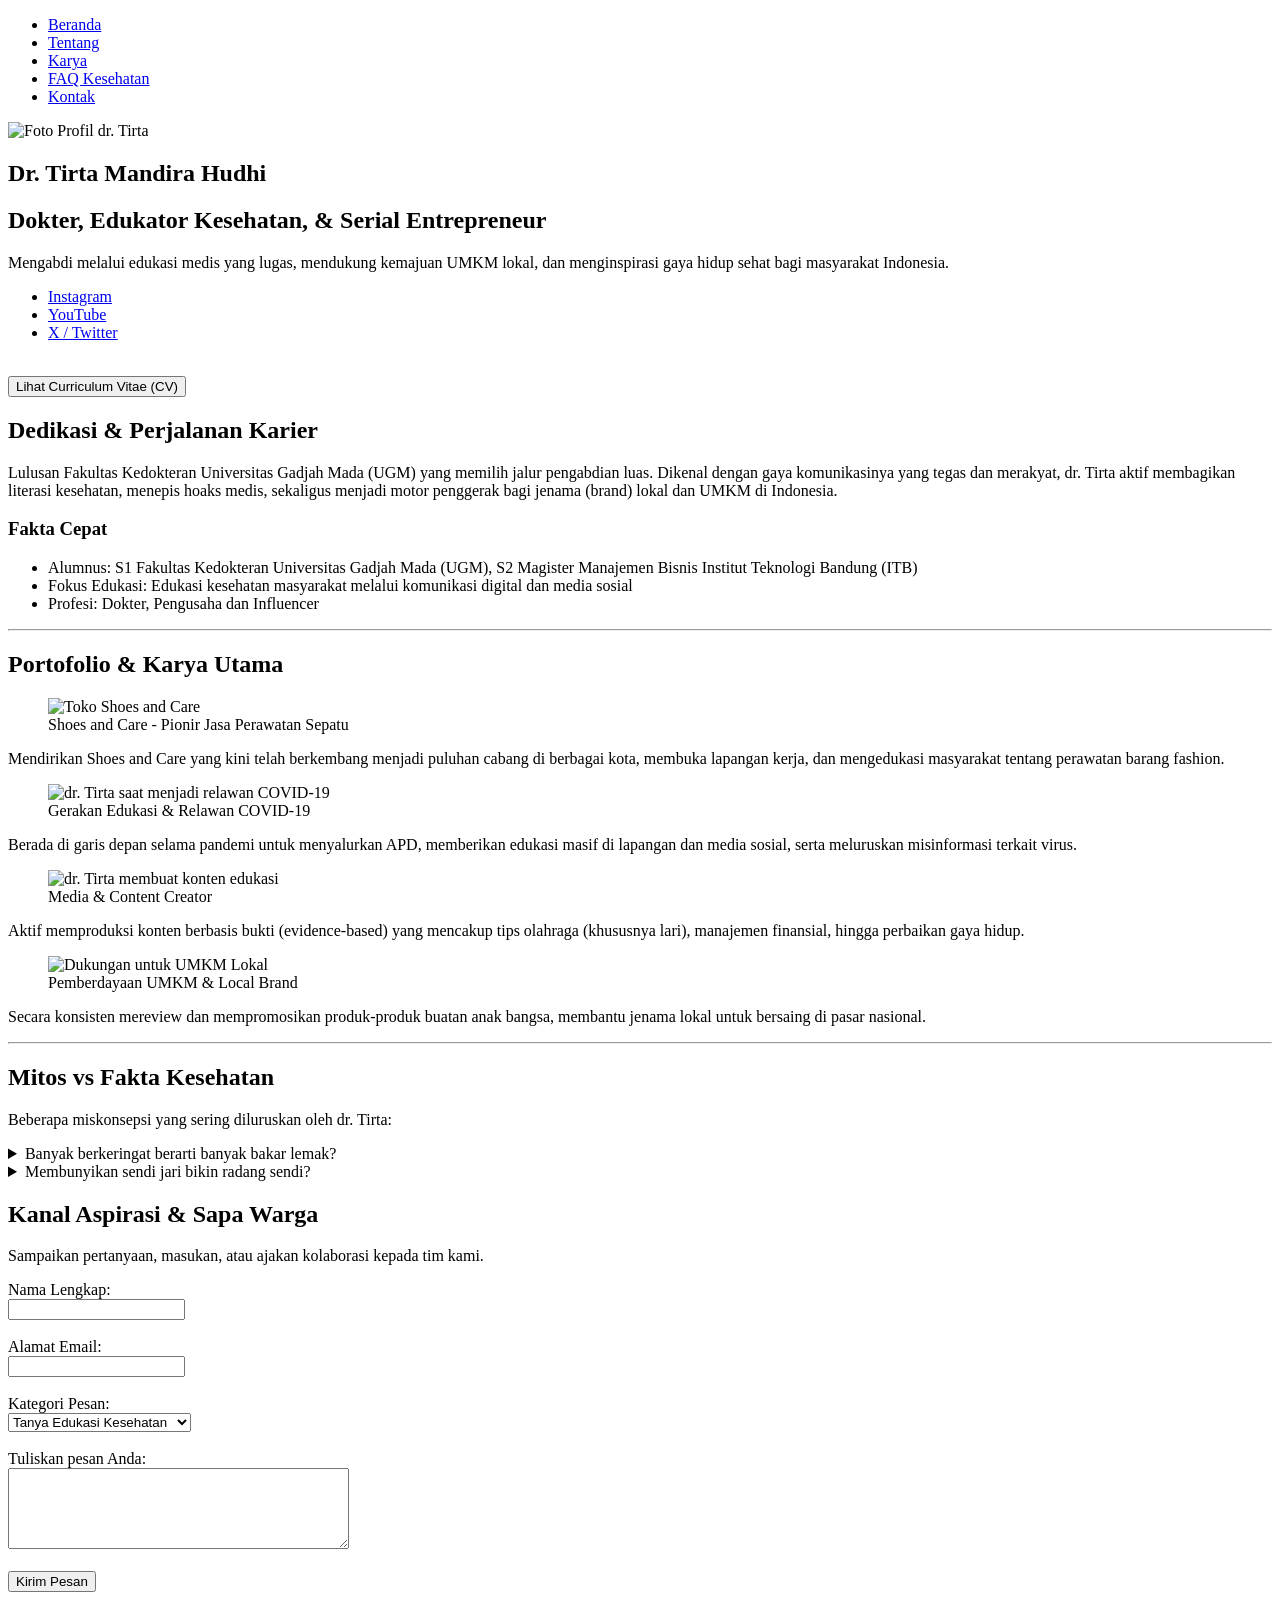
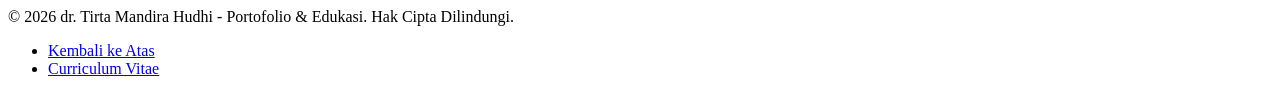
==== index.html @ 70734d13 "add index.html" ====
<!DOCTYPE html>
<html lang="id">
<head>
    <meta charset="UTF-8">
    <meta name="viewport" content="width=device-width, initial-scale=1.0">
    <title>Dr. Tirta Mandira Hudhi - Landing Page & Portofolio</title>
</head>
<body>

    <!-- ================= HEADER & NAVIGASI ================= -->
    <header>
        <nav>
            <!-- Navigasi Utama -->
            <ul>
                <li><a href="#beranda">Beranda</a></li>
                <li><a href="#tentang">Tentang</a></li>
                <li><a href="#portofolio">Karya</a></li>
                <li><a href="#faq">FAQ Kesehatan</a></li>
                <li><a href="#kontak">Kontak</a></li>
            </ul>
        </nav>

        <!-- Bagian Hero / Banner Utama -->
        <section id="beranda">
            <img src="https://assets.kompasiana.com/items/album/2025/05/02/whatsapp-image-2025-05-02-at-1-46-13-pm-6814760e34777c1199632342.jpeg?t=o&v=770" alt="Foto Profil dr. Tirta" width="200">
            <h1>Dr. Tirta Mandira Hudhi</h1>
            <h2>Dokter, Edukator Kesehatan, & Serial Entrepreneur</h2>
            <p>Mengabdi melalui edukasi medis yang lugas, mendukung kemajuan UMKM lokal, dan menginspirasi gaya hidup sehat bagi masyarakat Indonesia.</p>
            
            <!-- Tautan Media Sosial -->
            <ul>
                <li><a href="https://instagram.com/dr.tirta" target="_blank">Instagram</a></li>
                <li><a href="https://youtube.com/c/TirtaPengPengPeng" target="_blank">YouTube</a></li>
                <li><a href="https://twitter.com/tirta_cipeng" target="_blank">X / Twitter</a></li>
            </ul>

            <!-- Tombol CTA mengarah ke halaman CV -->
            <br>
            <a href="cv.html"><button>Lihat Curriculum Vitae (CV)</button></a>
        </section>
    </header>

    <!-- ================= KONTEN UTAMA ================= -->
    <main>

        <!-- SECTION TENTANG -->
        <section id="tentang">
            <h2>Dedikasi & Perjalanan Karier</h2>
            <p>Lulusan Fakultas Kedokteran Universitas Gadjah Mada (UGM) yang memilih jalur pengabdian luas. Dikenal dengan gaya komunikasinya yang tegas dan merakyat, dr. Tirta aktif membagikan literasi kesehatan, menepis hoaks medis, sekaligus menjadi motor penggerak bagi jenama (brand) lokal dan UMKM di Indonesia.</p>
            
            <!-- ASIDE: Informasi tambahan atau fakta singkat -->
            <aside>
                <h3>Fakta Cepat</h3>
                <ul>
                    <li>Alumnus: S1 Fakultas Kedokteran Universitas Gadjah Mada (UGM), S2 Magister Manajemen Bisnis Institut Teknologi Bandung (ITB) </li>
                    <li>Fokus Edukasi: Edukasi kesehatan masyarakat melalui komunikasi digital dan media sosial</li>
                    <li>Profesi:  Dokter, Pengusaha dan Influencer</li>
                </ul>
            </aside>
        </section>

        <hr>

        <!-- SECTION PORTOFOLIO / KARYA -->
        <section id="portofolio">
            <h2>Portofolio & Karya Utama</h2>
            
            <!-- Item 1 -->
            <article>
                <figure>
                    <img src="https://mediaini.com/wp-content/uploads/2020/10/Shoes-and-Care-Milik-dr.-Tirta-Bantu-Pekerjakan-Anak-Jalanan.png" alt="Toko Shoes and Care" width="300">
                    <figcaption>Shoes and Care - Pionir Jasa Perawatan Sepatu</figcaption>
                </figure>
                <p>Mendirikan Shoes and Care yang kini telah berkembang menjadi puluhan cabang di berbagai kota, membuka lapangan kerja, dan mengedukasi masyarakat tentang perawatan barang fashion.</p>
            </article>

            <!-- Item 2 -->
            <article>
                <figure>
                    <img src="https://cnc-magazine.oramiland.com/parenting/images/tirta.width-800.format-webp.webp" alt="dr. Tirta saat menjadi relawan COVID-19" width="300">
                    <figcaption>Gerakan Edukasi & Relawan COVID-19</figcaption>
                </figure>
                <p>Berada di garis depan selama pandemi untuk menyalurkan APD, memberikan edukasi masif di lapangan dan media sosial, serta meluruskan misinformasi terkait virus.</p>
            </article>

            <!-- Item 3 -->
            <article>
                <figure>
                    <img src="https://maleinspire.id/wp-content/uploads/2024/12/dr.-Tirta-Health-Practitioner-Sports-Enthusiasts-1-scaled.jpg" alt="dr. Tirta membuat konten edukasi" width="300">
                    <figcaption>Media & Content Creator</figcaption>
                </figure>
                <p>Aktif memproduksi konten berbasis bukti (evidence-based) yang mencakup tips olahraga (khususnya lari), manajemen finansial, hingga perbaikan gaya hidup.</p>
            </article>

            <!-- Item 4 -->
            <article>
                <figure>
                    <img src="https://feb.ugm.ac.id/wp-content/uploads/sites/47/2025/04/Mengulik-Strategi-Pemasaran-Kreatif-dan-Berdampak-dr-Tirta-2025.png" alt="Dukungan untuk UMKM Lokal" width="300">
                    <figcaption>Pemberdayaan UMKM & Local Brand</figcaption>
                </figure>
                <p>Secara konsisten mereview dan mempromosikan produk-produk buatan anak bangsa, membantu jenama lokal untuk bersaing di pasar nasional.</p>
            </article>
        </section>

        <hr>

        <!-- FITUR TAMBAHAN 1: WIDGET ACCORDION FAQ -->
        <section id="faq">
            <h2>Mitos vs Fakta Kesehatan</h2>
            <p>Beberapa miskonsepsi yang sering diluruskan oleh dr. Tirta:</p>
            
            <details>
                <summary>Banyak berkeringat berarti banyak bakar lemak?</summary>
                <p><strong>Mitos!</strong> Keringat hanyalah respons tubuh untuk mendinginkan suhu. Penurunan berat badan sesaat setelah berkeringat hanyalah hilangnya cairan tubuh (water weight), bukan lemak.</p>
            </details>
            
            <details>
                <summary>Membunyikan sendi jari bikin radang sendi?</summary>
                <p><strong>Mitos!</strong> Suara "krek" berasal dari pecahnya gelembung gas (nitrogen) di cairan sendi. Tidak ada bukti kuat hal ini bisa menyebabkan arthritis/radang sendi.</p>
            </details>
        </section>

        <!-- SECTION KONTAK / KANAL ASPIRASI -->
        <section id="kontak">
            <h2>Kanal Aspirasi & Sapa Warga</h2>
            <p>Sampaikan pertanyaan, masukan, atau ajakan kolaborasi kepada tim kami.</p>
            
            <form action="#" method="POST">
                <label for="nama">Nama Lengkap:</label><br>
                <input type="text" id="nama" name="nama" required><br><br>

                <label for="email">Alamat Email:</label><br>
                <input type="email" id="email" name="email" required><br><br>

                <label for="kategori">Kategori Pesan:</label><br>
                <select id="kategori" name="kategori">
                    <option value="edukasi">Tanya Edukasi Kesehatan</option>
                    <option value="bisnis">Kolaborasi Bisnis / UMKM</option>
                    <option value="event">Undangan Event / Speaker</option>
                    <option value="lainnya">Lainnya</option>
                </select><br><br>

                <label for="pesan">Tuliskan pesan Anda:</label><br>
                <textarea id="pesan" name="pesan" rows="5" cols="40" required></textarea><br><br>

                <button type="submit">Kirim Pesan</button>
            </form>
        </section>

    </main>

    <!-- ================= FOOTER ================= -->
    <footer>
        <p>&copy; 2026 dr. Tirta Mandira Hudhi - Portofolio & Edukasi. Hak Cipta Dilindungi.</p>
        <nav>
            <ul>
                <li><a href="#beranda">Kembali ke Atas</a></li>
                <li><a href="cv.html">Curriculum Vitae</a></li>
            </ul>
        </nav>
    </footer>

</body>
</html>
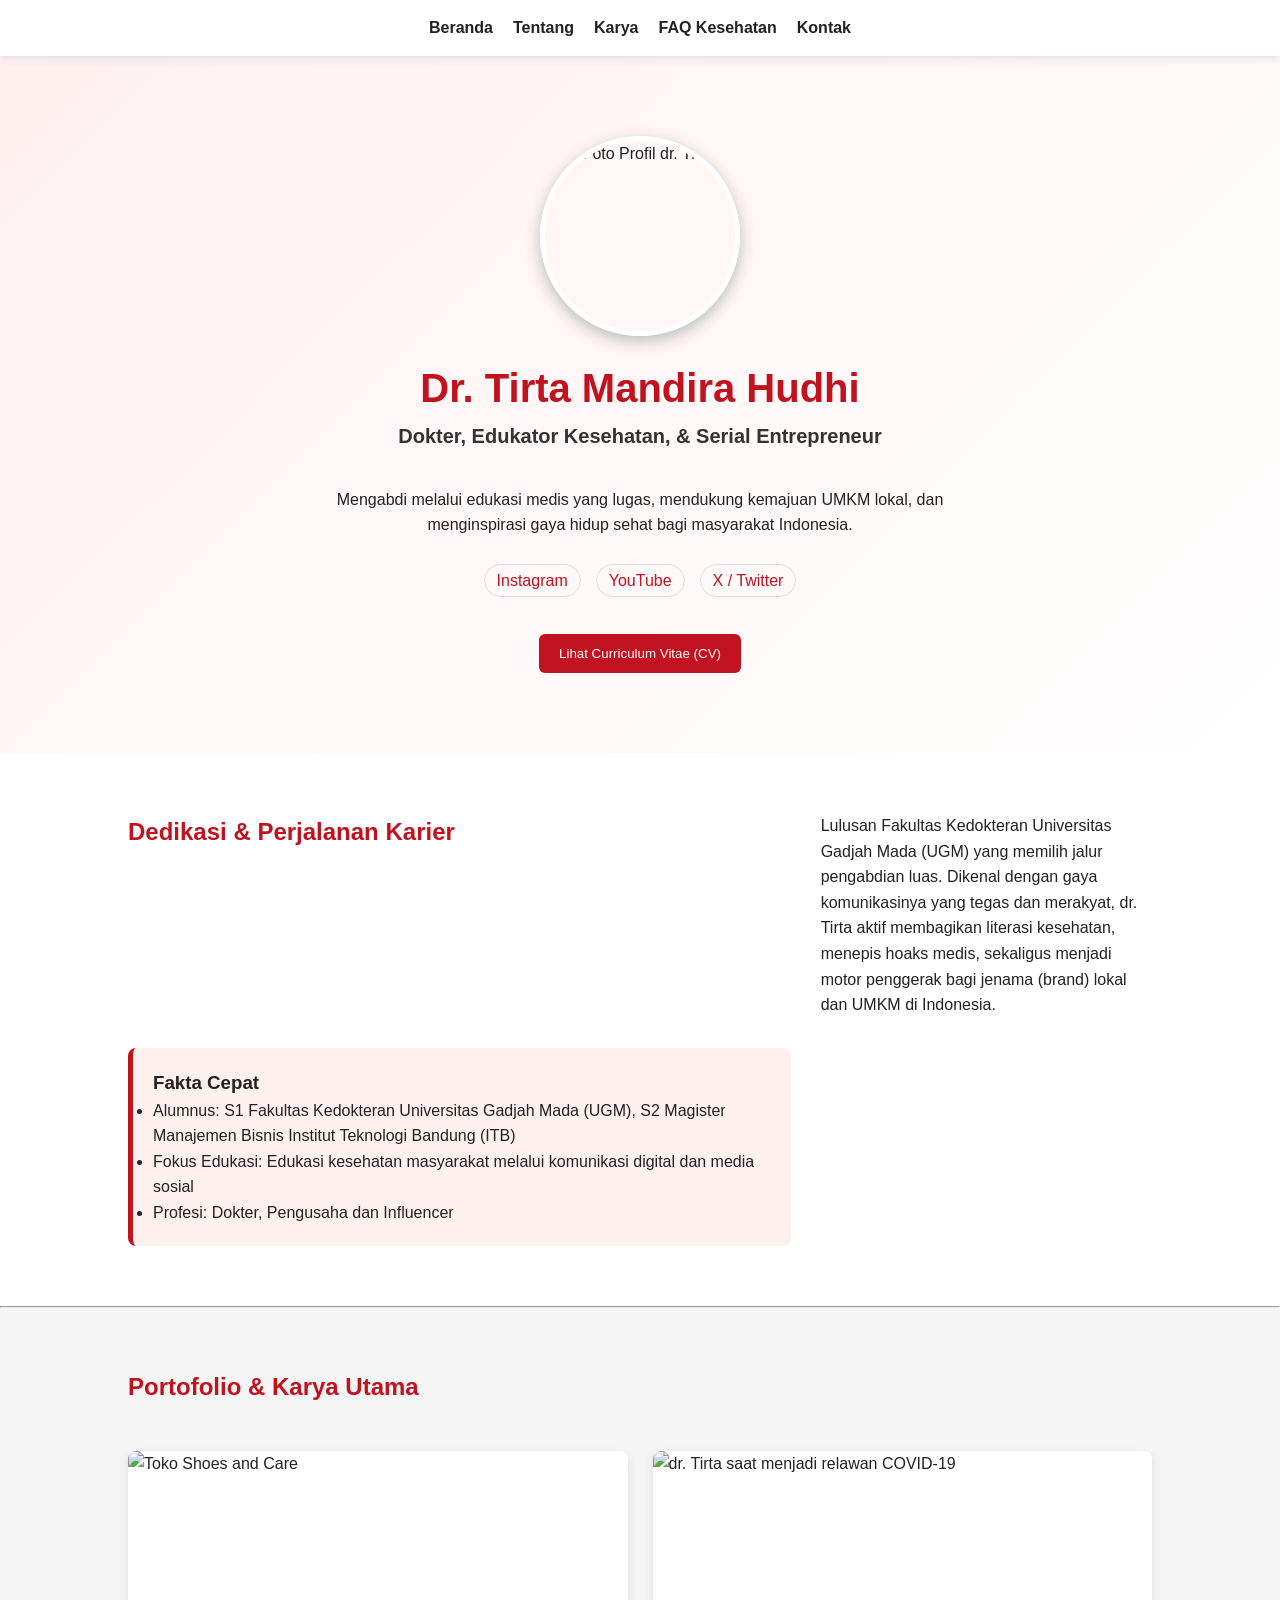
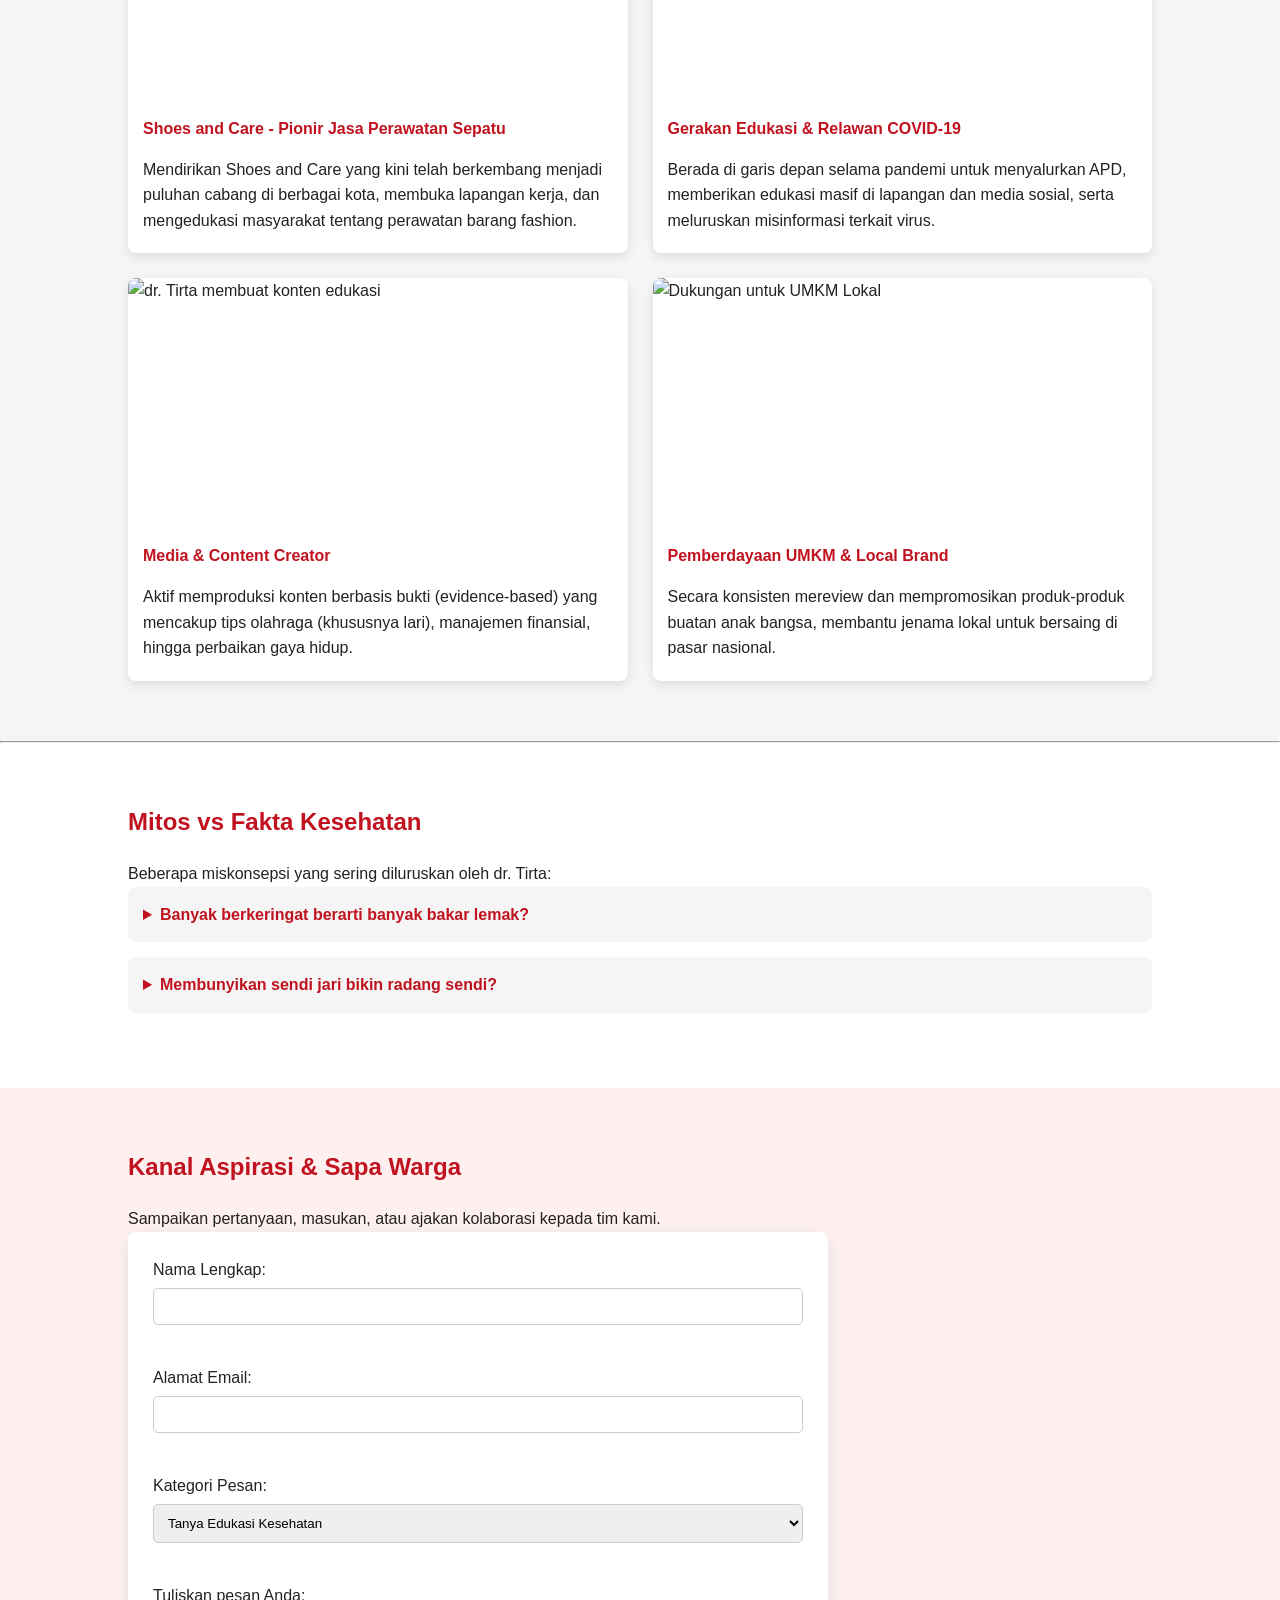
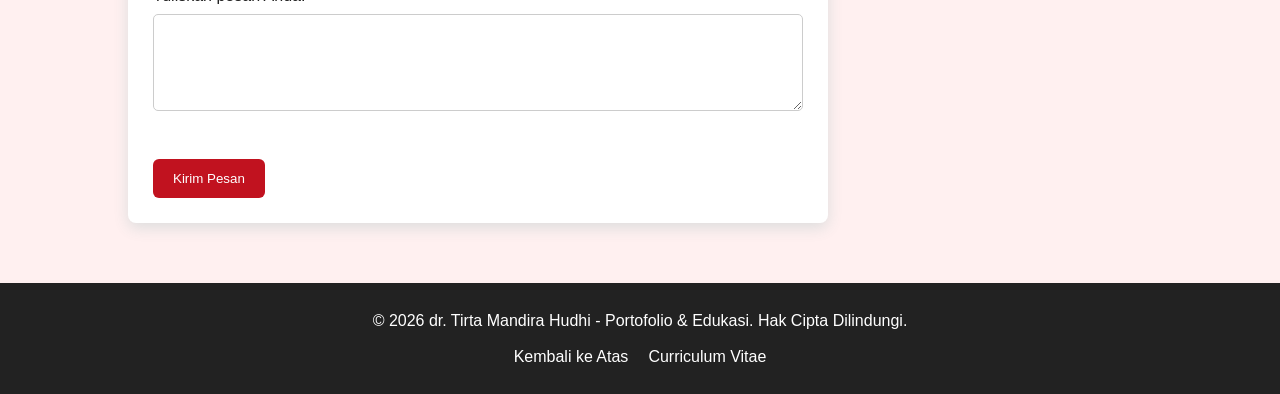
==== commit 7249d9d1: "Menambahkan styling CSS" ====
--- a/index.html
+++ b/index.html
@@ -7,10 +7,15 @@
 </head>
 <body>
 
-    <!-- ================= HEADER & NAVIGASI ================= -->
+   
     <header>
+        <meta charset="UTF-8">
+    <meta name="viewport" content="width=device-width, initial-scale=1.0">
+
+    <link rel="stylesheet" href="style.css">
+
+    <title>Dr. Tirta Mandira Hudhi - Landing Page & Portofolio</title>      
         <nav>
-            <!-- Navigasi Utama -->
             <ul>
                 <li><a href="#beranda">Beranda</a></li>
                 <li><a href="#tentang">Tentang</a></li>
@@ -20,35 +25,29 @@
             </ul>
         </nav>
 
-        <!-- Bagian Hero / Banner Utama -->
         <section id="beranda">
             <img src="https://assets.kompasiana.com/items/album/2025/05/02/whatsapp-image-2025-05-02-at-1-46-13-pm-6814760e34777c1199632342.jpeg?t=o&v=770" alt="Foto Profil dr. Tirta" width="200">
             <h1>Dr. Tirta Mandira Hudhi</h1>
             <h2>Dokter, Edukator Kesehatan, & Serial Entrepreneur</h2>
             <p>Mengabdi melalui edukasi medis yang lugas, mendukung kemajuan UMKM lokal, dan menginspirasi gaya hidup sehat bagi masyarakat Indonesia.</p>
             
-            <!-- Tautan Media Sosial -->
             <ul>
                 <li><a href="https://instagram.com/dr.tirta" target="_blank">Instagram</a></li>
                 <li><a href="https://youtube.com/c/TirtaPengPengPeng" target="_blank">YouTube</a></li>
                 <li><a href="https://twitter.com/tirta_cipeng" target="_blank">X / Twitter</a></li>
             </ul>
 
-            <!-- Tombol CTA mengarah ke halaman CV -->
             <br>
             <a href="cv.html"><button>Lihat Curriculum Vitae (CV)</button></a>
         </section>
     </header>
 
-    <!-- ================= KONTEN UTAMA ================= -->
     <main>
 
-        <!-- SECTION TENTANG -->
         <section id="tentang">
             <h2>Dedikasi & Perjalanan Karier</h2>
             <p>Lulusan Fakultas Kedokteran Universitas Gadjah Mada (UGM) yang memilih jalur pengabdian luas. Dikenal dengan gaya komunikasinya yang tegas dan merakyat, dr. Tirta aktif membagikan literasi kesehatan, menepis hoaks medis, sekaligus menjadi motor penggerak bagi jenama (brand) lokal dan UMKM di Indonesia.</p>
             
-            <!-- ASIDE: Informasi tambahan atau fakta singkat -->
             <aside>
                 <h3>Fakta Cepat</h3>
                 <ul>
@@ -61,11 +60,9 @@
 
         <hr>
 
-        <!-- SECTION PORTOFOLIO / KARYA -->
         <section id="portofolio">
             <h2>Portofolio & Karya Utama</h2>
             
-            <!-- Item 1 -->
             <article>
                 <figure>
                     <img src="https://mediaini.com/wp-content/uploads/2020/10/Shoes-and-Care-Milik-dr.-Tirta-Bantu-Pekerjakan-Anak-Jalanan.png" alt="Toko Shoes and Care" width="300">
@@ -74,7 +71,6 @@
                 <p>Mendirikan Shoes and Care yang kini telah berkembang menjadi puluhan cabang di berbagai kota, membuka lapangan kerja, dan mengedukasi masyarakat tentang perawatan barang fashion.</p>
             </article>
 
-            <!-- Item 2 -->
             <article>
                 <figure>
                     <img src="https://cnc-magazine.oramiland.com/parenting/images/tirta.width-800.format-webp.webp" alt="dr. Tirta saat menjadi relawan COVID-19" width="300">
@@ -83,7 +79,7 @@
                 <p>Berada di garis depan selama pandemi untuk menyalurkan APD, memberikan edukasi masif di lapangan dan media sosial, serta meluruskan misinformasi terkait virus.</p>
             </article>
 
-            <!-- Item 3 -->
+            
             <article>
                 <figure>
                     <img src="https://maleinspire.id/wp-content/uploads/2024/12/dr.-Tirta-Health-Practitioner-Sports-Enthusiasts-1-scaled.jpg" alt="dr. Tirta membuat konten edukasi" width="300">
@@ -92,7 +88,6 @@
                 <p>Aktif memproduksi konten berbasis bukti (evidence-based) yang mencakup tips olahraga (khususnya lari), manajemen finansial, hingga perbaikan gaya hidup.</p>
             </article>
 
-            <!-- Item 4 -->
             <article>
                 <figure>
                     <img src="https://feb.ugm.ac.id/wp-content/uploads/sites/47/2025/04/Mengulik-Strategi-Pemasaran-Kreatif-dan-Berdampak-dr-Tirta-2025.png" alt="Dukungan untuk UMKM Lokal" width="300">
@@ -104,7 +99,6 @@
 
         <hr>
 
-        <!-- FITUR TAMBAHAN 1: WIDGET ACCORDION FAQ -->
         <section id="faq">
             <h2>Mitos vs Fakta Kesehatan</h2>
             <p>Beberapa miskonsepsi yang sering diluruskan oleh dr. Tirta:</p>
@@ -120,7 +114,6 @@
             </details>
         </section>
 
-        <!-- SECTION KONTAK / KANAL ASPIRASI -->
         <section id="kontak">
             <h2>Kanal Aspirasi & Sapa Warga</h2>
             <p>Sampaikan pertanyaan, masukan, atau ajakan kolaborasi kepada tim kami.</p>
@@ -149,7 +142,6 @@
 
     </main>
 
-    <!-- ================= FOOTER ================= -->
     <footer>
         <p>&copy; 2026 dr. Tirta Mandira Hudhi - Portofolio & Edukasi. Hak Cipta Dilindungi.</p>
         <nav>
--- a/style.css
+++ b/style.css
@@ -0,0 +1,375 @@
+
+* {
+    box-sizing: border-box;
+    margin: 0;
+    padding: 0;
+}
+
+html {
+    scroll-behavior: smooth;
+}
+
+body {
+    font-family: Arial, sans-serif;
+    line-height: 1.6;
+    color: #222;
+    background-color: #f5f5f5;
+}
+
+section {
+    padding: 60px 10%;
+}
+
+h2 {
+    color: #c1121f;
+    margin-bottom: 20px;
+}
+
+a {
+    text-decoration: none;
+}
+
+header nav {
+    position: sticky;
+    top: 0;
+    z-index: 10;
+
+    background-color: white;
+    box-shadow: 0 2px 8px #ddd;
+}
+
+header nav ul {
+    display: flex;
+    justify-content: center;
+    gap: 20px;
+
+    list-style: none;
+    padding: 15px;
+}
+
+header nav a {
+    color: #222;
+    font-weight: bold;
+
+    transition: 0.3s;
+}
+
+header nav a:hover {
+    color: #c1121f;
+    transform: translateY(-2px);
+}
+
+
+#beranda {
+    position: relative;
+
+    display: flex;
+    flex-direction: column;
+    align-items: center;
+
+    text-align: center;
+
+    background: linear-gradient(
+        135deg,
+        #fff0f0,
+        #ffffff
+    );
+
+    padding: 80px 10%;
+}
+
+#beranda img {
+    width: 200px;
+    height: 200px;
+
+    object-fit: cover;
+    border-radius: 50%;
+
+    border: 5px solid white;
+    box-shadow: 0 5px 15px #bbb;
+
+    transition: 0.3s;
+}
+
+/* Foto sedikit membesar saat kursor mendekati */
+#beranda img:hover {
+    transform: scale(1.05);
+}
+
+#beranda h1 {
+    margin-top: 20px;
+    color: #c1121f;
+    font-size: 40px;
+}
+
+#beranda h2 {
+    color: #333;
+    font-size: 20px;
+}
+
+#beranda p {
+    max-width: 700px;
+    margin: 15px 0;
+}
+
+
+
+#beranda ul {
+    display: flex;
+    gap: 15px;
+
+    list-style: none;
+    margin: 15px 0;
+}
+
+#beranda ul a {
+    color: #c1121f;
+
+    padding: 7px 12px;
+    border: 1px solid #ddd;
+    border-radius: 20px;
+
+    transition: 0.3s;
+}
+
+#beranda ul a:hover {
+    color: white;
+    background-color: #c1121f;
+    transform: translateY(-3px);
+}
+
+
+button {
+    padding: 12px 20px;
+
+    color: white;
+    background-color: #c1121f;
+
+    border: none;
+    border-radius: 6px;
+
+    cursor: pointer;
+
+    transition: 0.3s;
+}
+
+button:hover {
+    background-color: #8b0000;
+    transform: translateY(-3px);
+    box-shadow: 0 5px 12px #bbb;
+}
+
+button:active {
+    transform: scale(0.97);
+}
+
+
+
+#tentang {
+    display: grid;
+    grid-template-columns: 2fr 1fr;
+    gap: 30px;
+
+    background-color: white;
+}
+
+#tentang aside {
+    padding: 20px;
+
+    background-color: #fff0f0;
+    border-left: 5px solid #c1121f;
+    border-radius: 8px;
+
+    transition: 0.3s;
+}
+
+#tentang aside:hover {
+    transform: translateY(-5px);
+    box-shadow: 0 5px 15px #ddd;
+}
+
+
+#portofolio {
+    display: grid;
+    grid-template-columns: 1fr 1fr;
+    gap: 25px;
+}
+
+#portofolio h2 {
+    grid-column: 1 / -1;
+}
+
+#portofolio article {
+    background-color: white;
+    border-radius: 8px;
+    overflow: hidden;
+
+    box-shadow: 0 4px 10px #ddd;
+
+    transition: 0.3s;
+}
+
+#portofolio article:hover {
+    transform: translateY(-8px);
+    box-shadow: 0 10px 20px #ccc;
+}
+
+#portofolio figure {
+    margin: 0;
+}
+
+#portofolio img {
+    display: block;
+
+    width: 100%;
+    height: 250px;
+
+    object-fit: cover;
+
+    transition: 0.3s;
+}
+
+#portofolio article:hover img {
+    transform: scale(1.03);
+}
+
+#portofolio figcaption {
+    padding: 15px;
+
+    font-weight: bold;
+    color: #c1121f;
+}
+
+#portofolio article p {
+    padding: 0 15px 20px;
+}
+
+
+/* =========================
+   FAQ
+========================= */
+
+#faq {
+    background-color: white;
+}
+
+#faq details {
+    margin-bottom: 15px;
+    padding: 15px;
+
+    background-color: #f5f5f5;
+    border-radius: 8px;
+
+    transition: 0.3s;
+}
+
+#faq details:hover {
+    background-color: #fff0f0;
+}
+
+#faq summary {
+    cursor: pointer;
+    font-weight: bold;
+    color: #c1121f;
+}
+
+
+
+#kontak {
+    background-color: #fff0f0;
+}
+
+#kontak form {
+    max-width: 700px;
+    padding: 25px;
+
+    background-color: white;
+    border-radius: 8px;
+    box-shadow: 0 5px 15px #ddd;
+}
+
+#kontak input,
+#kontak select,
+#kontak textarea {
+    width: 100%;
+
+    padding: 10px;
+    margin: 5px 0 15px;
+
+    border: 1px solid #ccc;
+    border-radius: 5px;
+}
+
+#kontak input:focus,
+#kontak select:focus,
+#kontak textarea:focus {
+    outline: none;
+    border: 2px solid #c1121f;
+}
+
+
+footer {
+    padding: 25px;
+
+    text-align: center;
+
+    background-color: #222;
+    color: white;
+}
+
+footer p {
+    color: white;
+}
+
+footer nav ul {
+    display: flex;
+    justify-content: center;
+    gap: 20px;
+
+    list-style: none;
+    margin-top: 10px;
+}
+
+footer a {
+    color: white;
+    transition: 0.3s;
+}
+
+footer a:hover {
+    color: #ff5555;
+}
+
+
+@media (max-width: 700px) {
+
+    header nav ul {
+        flex-wrap: wrap;
+        gap: 10px;
+    }
+
+    #beranda h1 {
+        font-size: 28px;
+    }
+
+    #beranda img {
+        width: 150px;
+        height: 150px;
+    }
+
+    #beranda ul {
+        flex-wrap: wrap;
+        justify-content: center;
+    }
+
+    #tentang {
+        grid-template-columns: 1fr;
+    }
+
+    #portofolio {
+        grid-template-columns: 1fr;
+    }
+
+    #portofolio h2 {
+        grid-column: auto;
+    }
+}
